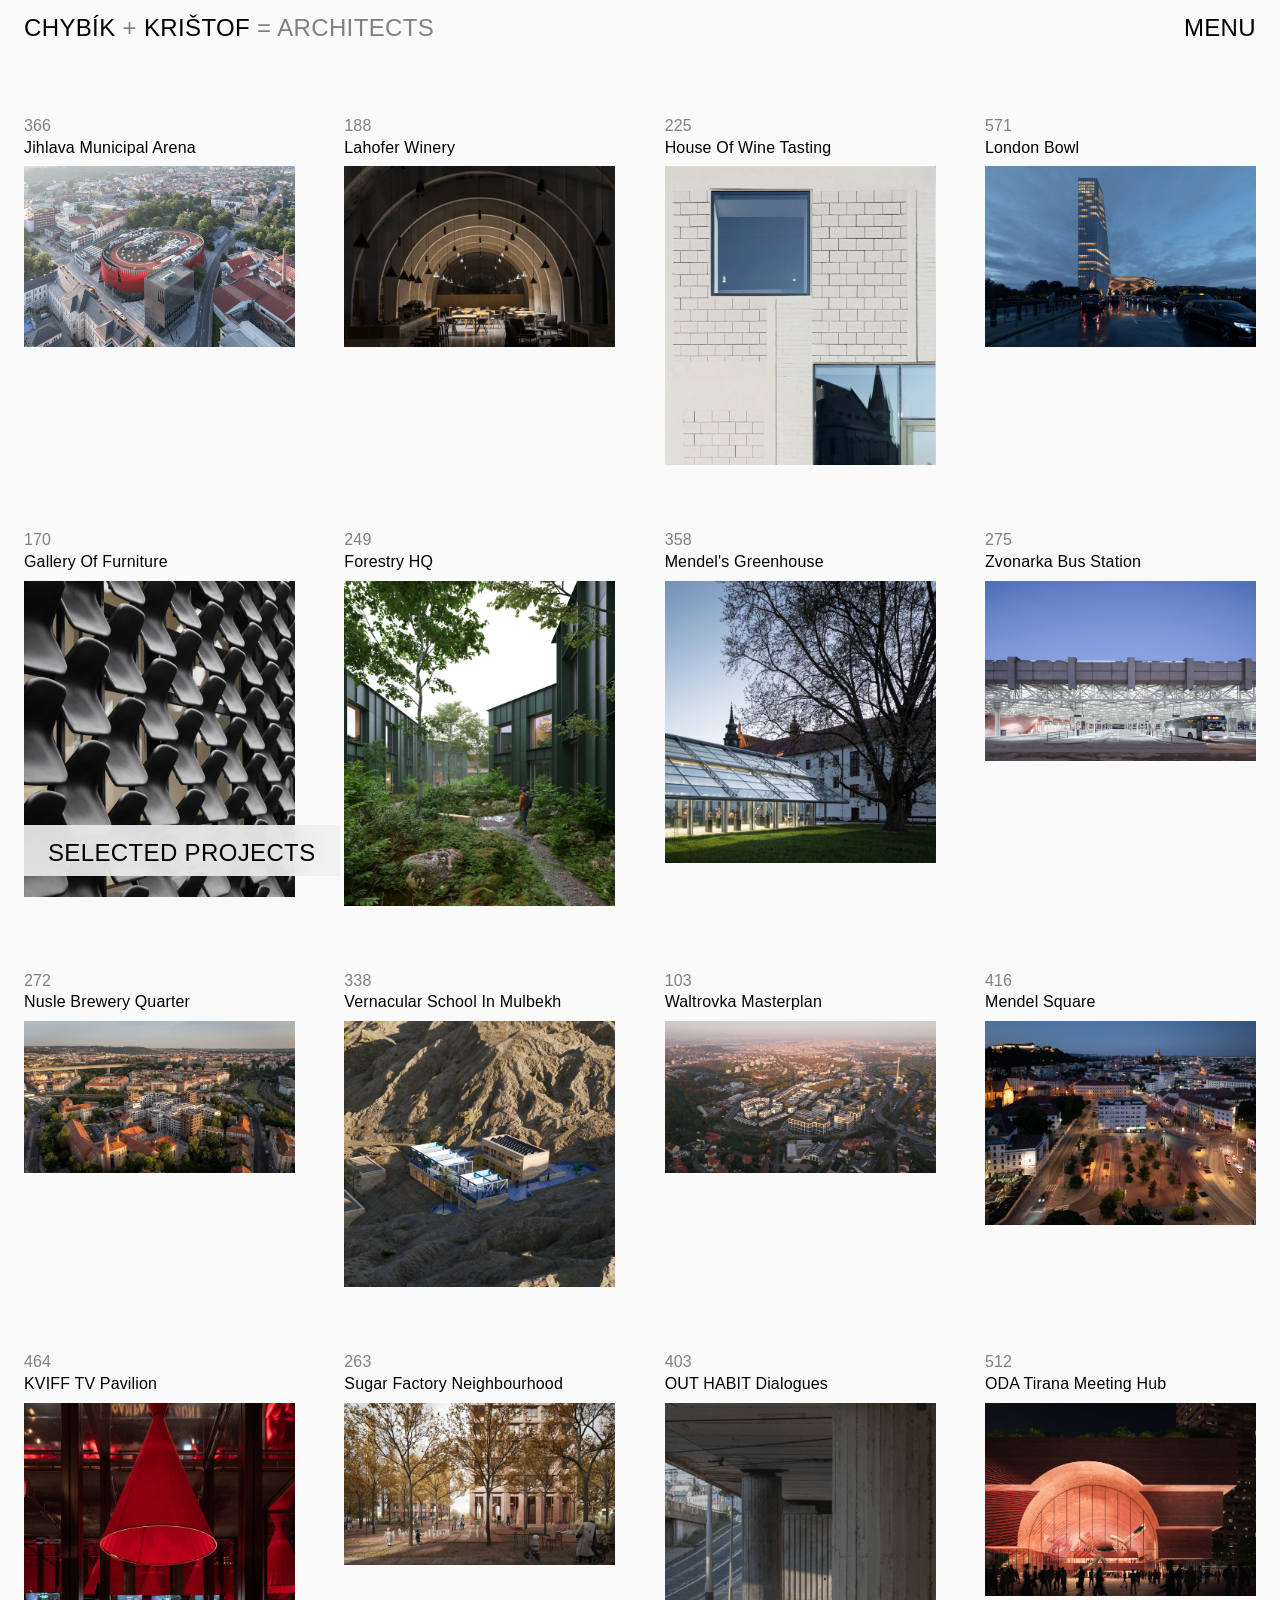
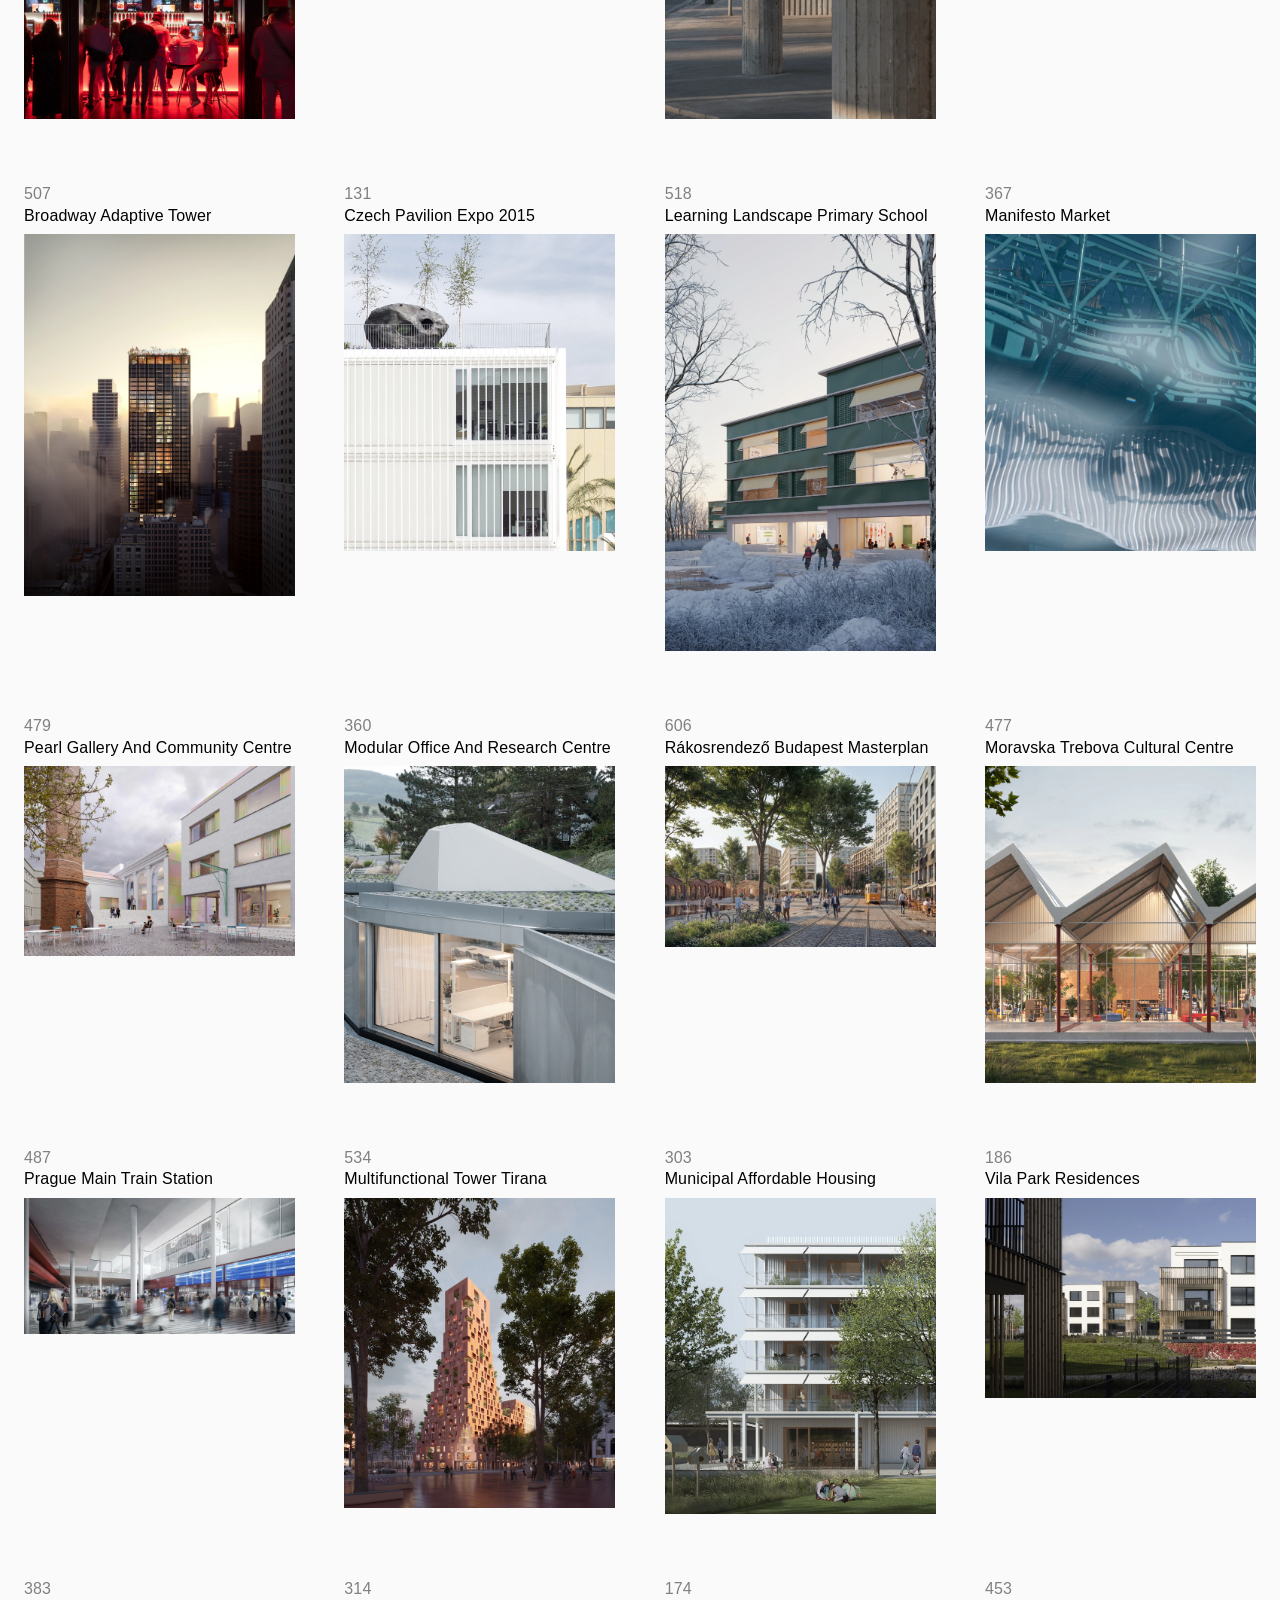
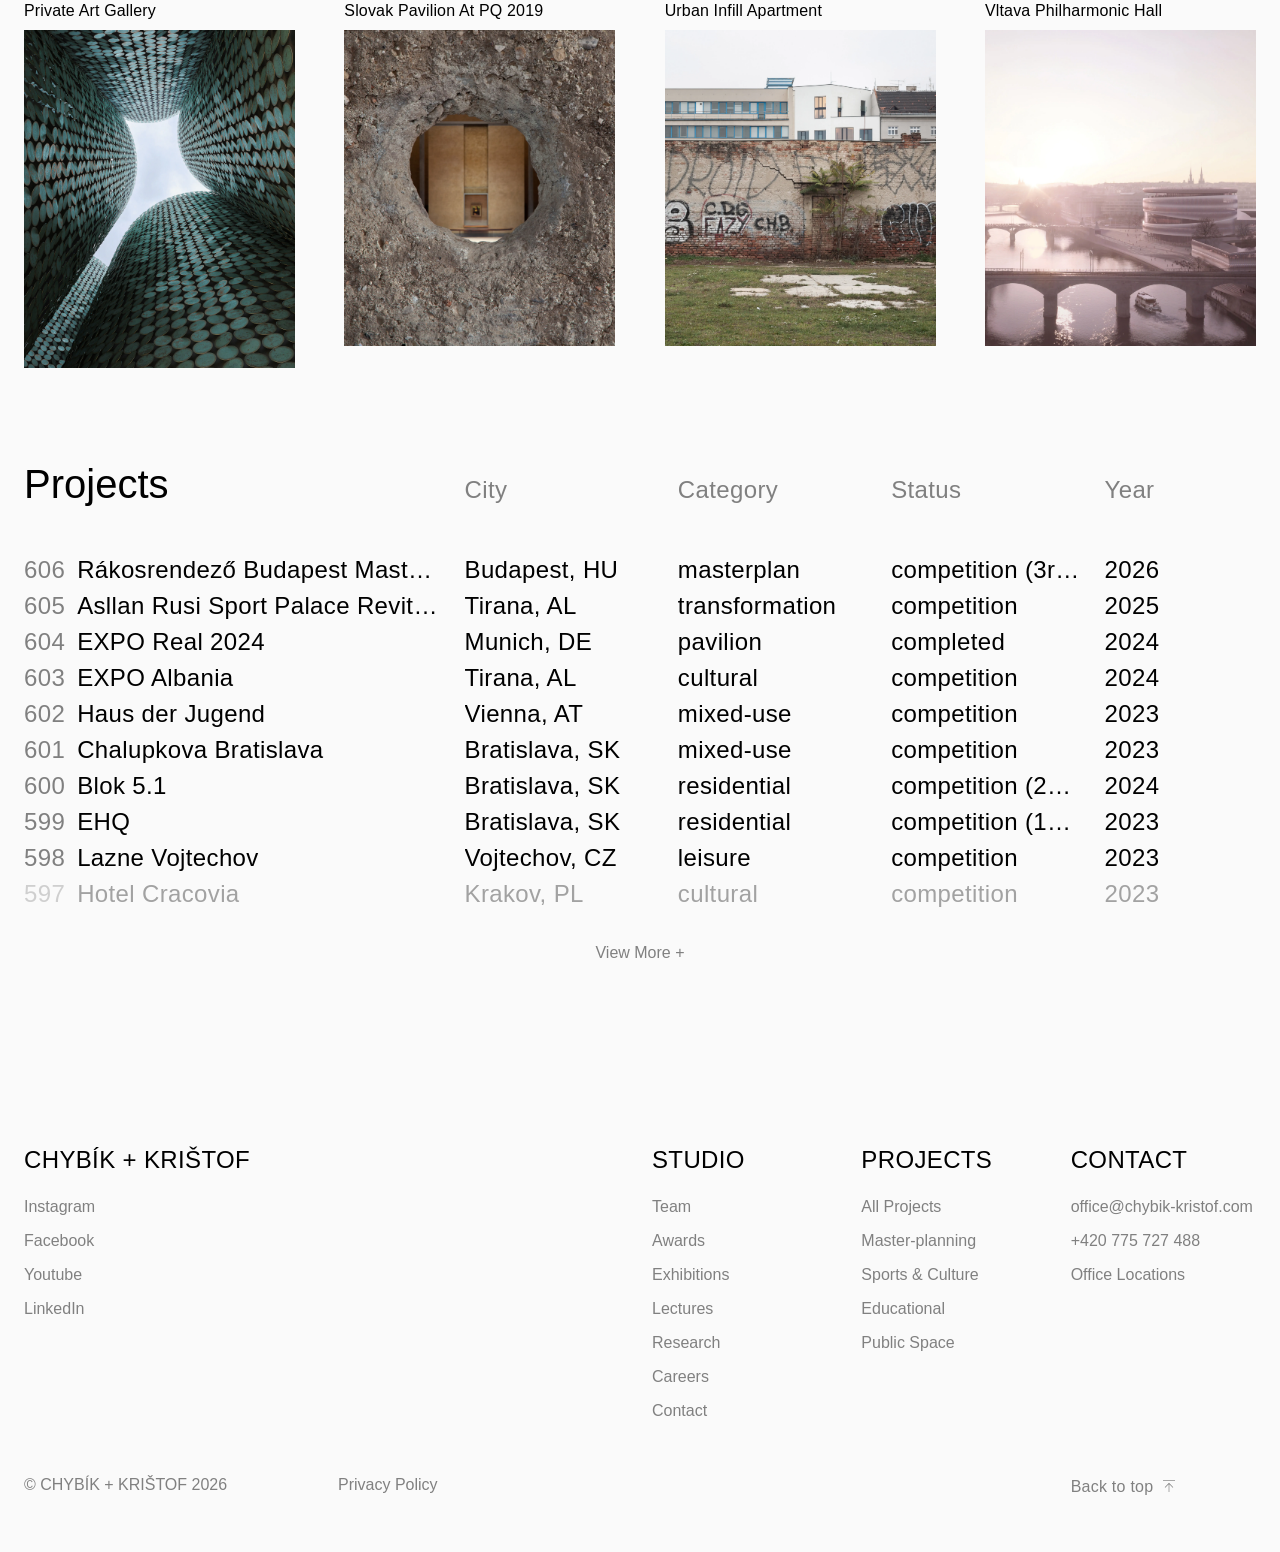
==== home-archive-kijonka.html @ e8077c4b "Add home-archive-kijonka variant: images-only grid, captions above, 4-col desktop Duplicate the home" ====
<!DOCTYPE html>
<html lang="en">
<head>
  <meta charset="UTF-8">
  <meta name="viewport" content="width=device-width, initial-scale=1.0">
  <meta name="robots" content="noindex, nofollow">
  <title>CHYBÍK + KRIŠTOF — Archive (Kijonka)</title>
  <link rel="stylesheet" href="style.css">
  <link rel="stylesheet" href="home-archive-kijonka.css">
  <script src="chrome.js"></script>
</head>
<body id="top">
  <site-nav></site-nav>

  <main class="page">
    <!-- Projects overview format (archive grid + project list), with pull-quote
         modules dropped into the grid — inserted and sized by archive-quote.js. -->
    <section class="module-archive" id="archive" aria-label="Projects"></section>

    <section class="project-list" id="projects" aria-label="Project list">
      <header class="project-list__head">
        <h2 class="project-list__title">Projects</h2>
        <div class="project-list__labels" aria-hidden="true">
          <span>City</span><span>Category</span><span>Status</span><span>Year</span>
        </div>
      </header>
      <div class="project-list__rows" id="projectRows"></div>
      <button class="project-list__more" id="projectMore" type="button">View More +</button>
    </section>
  </main>

  <site-footer></site-footer>

  <!-- Jump menu uses same-page anchors (no base); label tracks the section. -->
  <site-jump label="Selected Projects"></site-jump>

  <!-- Generated list of filenames in ./images/ (see generate-manifest.sh), then
       this page's custom display order (overrides the alphabetical manifest),
       then the shared archive-grid renderer. This variant has no pull-quote
       modules — the grid holds images only. -->
  <script src="manifest.js"></script>
  <script src="home-archive-kijonka-order.js"></script>
  <script src="archive-data.js"></script>
  <script src="archive.js"></script>

  <!-- Project-list data + its shared renderer. -->
  <script src="projects.js"></script>
  <script src="project-list.js"></script>

  <!-- Shared nav toggle + jump-menu label behaviour. -->
  <script src="site.js"></script>
</body>
</html>
---- style.css ----
/* ---------------------------------------------------------------------
   Reset / base
--------------------------------------------------------------------- */
*,
*::before,
*::after { box-sizing: border-box; }

html {
  -webkit-text-size-adjust: 100%;
  scroll-behavior: smooth;   /* Back to Top eases to the nav, no JS */
}

body {
  margin: 0;
  background: #fafafa;
  color: #000;
  font-family: "Arial", Arial,
               system-ui, -apple-system, sans-serif;
  -webkit-font-smoothing: antialiased;
  text-rendering: optimizeLegibility;
}

/* Shared chrome injected by chrome.js: these wrappers generate no box, so the
   nav (sticky), footer, and jump (fixed) behave as direct children of <body>. */
site-nav,
site-footer,
site-jump { display: contents; }

/* ---------------------------------------------------------------------
   Design tokens
   Shared values for every page. --page-pad-x is the horizontal page
   padding / gutter, set to the nav's outside padding at each breakpoint.
   Every page-framing element (nav, footer, .page, .home grid) draws its
   left/right inset from it, so their edges line up everywhere and the
   whole site reflows from a single change here.
--------------------------------------------------------------------- */
:root {
  --ck-muted: #808080;
  --page-pad-x: 16px;
  --font-ui: 16px;        /* shared nav / jump / project-list / footer text size */
}
@media (min-width: 641px) {
  :root { --page-pad-x: 24px; --font-ui: 24px; }
}

.page {
  padding: 16px var(--page-pad-x);
}

/* ---------------------------------------------------------------------
   Grid container
   The browser chooses the column count via `auto-fill`, and the slack
   between column jumps lands in the COLUMN GAP (bounded), not in the
   outer margins.

   Leftover width can only go to one of three places: the cards, the gap,
   or the outer margins. Cards are set to 1fr so they fill the row — that
   removes the outer margins (the grid spans the full content width). The
   column gap is then the thing that flexes, but clamped between --gap-min
   and --gap-max so it can't balloon. A new column still drops in once
   there's room for one at --card-min.

   Knobs:
     --card-min          min card width; past it, a column drops in
     --gap-min/--gap-max the gap's floor and ceiling; the 4% middle term
                         is the preferred gap (a share of container width)
   Because the clamped gap absorbs most of the width growth, cards stay
   near --card-min and read as fixed-size. auto-fill (not auto-fit) keeps
   a short final row left-aligned instead of stretching it full width.
--------------------------------------------------------------------- */
.module-archive {
  --card-min: 160px;
  --gap-min: 16px;
  --gap-max: 72px;
  --archive-row-gap: 96px;     /* gap between rows (stays fixed) */

  display: grid;
  grid-template-columns: repeat(auto-fill, minmax(var(--card-min), 1fr));
  column-gap: clamp(var(--gap-min), 4%, var(--gap-max));
  row-gap: var(--archive-row-gap);
  align-items: start;
}

/* Mobile: smaller cards so two comfortably fit a phone. The clamped gap
   already collapses toward --gap-min on narrow screens, so no gap override. */
@media (max-width: 640px) {
  .module-archive { --card-min: 130px; }
}

/* Page padding still steps up with the viewport (independent of the grid). */
@media (min-width: 641px)  { .page { padding: 56px var(--page-pad-x); } }
@media (min-width: 1025px) { .page { padding: 64px var(--page-pad-x); } }
@media (min-width: 1281px) { .page { padding: 72px var(--page-pad-x); } }
@media (min-width: 1441px) { .page { padding: 64px var(--page-pad-x) 24px; } }

/* ---------------------------------------------------------------------
   Card — no border, background, shadow, or lift. Just image + title.
--------------------------------------------------------------------- */
.archive-card {
  margin: 0;
  display: block;
}

.archive-card__img {
  display: block;
  width: 100%;       /* sizes to --archive-card-w; height stays proportional */
  height: auto;
}

.archive-card:hover .archive-card__title {
  color: var(--ck-muted);
}

.archive-card__title {
  margin-top: 8px;
  font-size: 12px;
  line-height: 1.35;
  font-weight: 400;
  letter-spacing: 0.01em;
  color: #000;
  transition: color 0.2s ease;
}

/* Project code prefix — muted grey, like the .project-row__num in the list. */
.archive-card__num {
  margin-right: 0.5em;
  color: var(--ck-muted);
}

@media (prefers-reduced-motion: reduce) {
  .archive-card__title { transition: none; }
}

.archive-empty {
  color: #9a9a9a;
  font-size: 13px;
  text-align: center;
  padding: 64px 0;
}

/* ---------------------------------------------------------------------
   Top navigation bar
   The wordmark and its suffix are ALWAYS a single run of inline text, so
   wrapped lines naturally align to the left edge. Toggling MENU just swaps
   which suffix shows (the "= ARCHITECTS" tagline vs. the studio facts) —
   a one-line display swap, with no change of layout mode. The right-hand
   control swaps MENU <-> × via the same stacked-cell technique.
--------------------------------------------------------------------- */
.nav {
  position: sticky;
  top: 0;
  z-index: 20;
  /* Transparent positioning wrapper only. The glass (blur + tint) lives on
     .nav__bar instead: a backdrop-filter here would make .nav a "backdrop
     root", which silently disables .nav__bar's own backdrop-filter (a
     nested backdrop-filter can't see past an ancestor that has one). */
  background-color: transparent;
  color: #000;
  font-size: var(--font-ui);
  line-height: 1.3;
  letter-spacing: 0.015em;
  text-transform: uppercase;
}

/* Reserves the closed, single-line bar height in normal flow. The real bar
   (.nav__bar) overlays it and is free to grow downward over the page, so
   opening the menu never shifts the content below it. */
.nav__sizer {
  margin: 0;
  padding: 16px var(--page-pad-x);
  white-space: nowrap;
  visibility: hidden;
}

.nav__bar {
  position: absolute;
  inset: 0 0 auto 0;
  display: flex;
  align-items: flex-start;   /* toggle pins to the top line */
  justify-content: space-between;
  gap: 24px;
  padding: 16px var(--page-pad-x);
  /* The single glass surface for both states. .nav__bar covers the closed
     strip (inset top) and grows down into the open panel, so one blur +
     tint here frosts everything with no nested-backdrop-filter problem.
     0.85 alpha lets the page show through, blurred. */
  background-color: rgba(250, 250, 250, 0.9);
  -webkit-backdrop-filter: blur(1rem);
  backdrop-filter: blur(1rem);
  /* Height is driven by JS on close: it locks the expanded height, then
     transitions down to the closed one-line height (.nav__sizer measures
     it), then releases back to auto. overflow:hidden clips the wrapped
     facts as the panel rolls up. */
  overflow: hidden;
  transition: background-color 0.3s ease,
              height 0.3s cubic-bezier(0.25, 0.46, 0.45, 0.94);
}

@media (min-width: 641px)  { .nav__sizer, .nav__bar { padding: 12px var(--page-pad-x) 8px; } }

/* The wordmark + suffix live in one paragraph of inline text and take all
   width up to the toggle, so the facts can wrap onto further lines. */
.nav__text {
  margin: 0;
  flex: 1 1 auto;
  min-width: 0;
}

.nav__brand   { color: #000; white-space: nowrap; }  /* never break the wordmark */
.nav .m       { color: var(--ck-muted); }            /* grey connectors + numbers */

/* Each meaningful word is a placeholder link (no href yet, like the footer
   links): inherits the surrounding colour, fades to muted on hover. */
.nav__link {
  color: inherit;
  text-decoration: none;
  cursor: pointer;
  transition: color 0.2s ease;
}
.nav__link:hover { color: var(--ck-muted); }

/* The tagline (closed) and facts (open) share the suffix slot. The facts
   fade via opacity; the tagline just swaps in/out. The catch is ordering
   on CLOSE: the facts must leave the flow BEFORE the tagline re-enters it,
   or both occupy the line and force an extra wrap. CSS can't sequence this
   — a discrete `display` flip to a visible value takes effect immediately,
   ignoring transition-delay — so JS drives the close: it adds .is-closing
   to fade the facts out, then on transitionend drops it, which hides the
   facts and restores the tagline in a SINGLE reflow. */
.nav__tagline {
  color: var(--ck-muted);
  transition: opacity 0.3s ease;
}
/* The tagline fades in when it returns at the end of a close. JS adds this
   class while the tagline is still hidden, drops .is-closing (so it
   displays at opacity 0, no transition), forces a reflow, then removes this
   class — letting opacity transition 0 -> 1. Scoping the fade to this class
   (rather than @starting-style) keeps it from also firing on page load. */
.nav.tagline-enter .nav__tagline { opacity: 0; transition: none; }
.nav__facts {
  display: none;
  opacity: 0;
  transition: opacity 0.3s ease;
}

/* Mobile: "= ARCHITECTS" is too long for the closed bar — drop it. */
@media (max-width: 640px) { .nav__tagline { display: none; } }

/* Open and closing both keep the facts in the slot and the tagline out. */
.nav.is-open .nav__tagline,
.nav.is-closing .nav__tagline { display: none; }
.nav.is-open .nav__facts,
.nav.is-closing .nav__facts   { display: inline; }

/* Facts are opaque only while fully open; .is-closing lets opacity fall
   back to its 0 base, fading them out. @starting-style supplies the 0 ->
   1 start when opening. */
.nav.is-open .nav__facts { opacity: 1; }
@starting-style {
  .nav.is-open .nav__facts { opacity: 0; }
}


/* Right control: MENU <-> × , stacked in one cell, right-aligned. */
.nav__toggle {
  flex: none;
  display: inline-grid;
  align-items: center;
  justify-items: end;
  margin: 0;
  padding: 0;
  border: 0;
  background: none;
  font: inherit;
  letter-spacing: inherit;
  text-transform: inherit;
  color: #000;
  cursor: pointer;
  transition: color 0.2s ease;
}
.nav__toggle:hover { color: var(--ck-muted); }
.nav__toggle > * {
  grid-area: 1 / 1;
  transition: opacity 0.3s ease;
}
.nav__toggle-label { opacity: 1; }
.nav__toggle-close {
  opacity: 0;
  display: inline-flex;
  align-items: center;
}
.nav__toggle-close svg { display: block; }

.nav.is-open .nav__toggle-label { opacity: 0; }
.nav.is-open .nav__toggle-close { opacity: 1; }

/* Homepage opt-in: the wordmark + tagline start hidden so the initial view
   stays on the hero, then fade in (same 0.3s opacity fade as the rest of the
   nav) once the page is scrolled. The MENU toggle is unaffected, and opening
   the menu forces the text in so the studio facts can show. */
.nav--reveal-on-scroll .nav__text {
  opacity: 0;
  transition: opacity 0.3s ease;
}
/* Visible when scrolled, or while the menu is open. Deliberately NOT while
   .is-closing at the top: there the wordmark fades out together with the facts
   as the panel collapses, so it never lingers and flashes after they've gone.
   (When scrolled, .is-scrolled keeps it visible through the close as normal.) */
.nav--reveal-on-scroll.is-scrolled .nav__text,
.nav--reveal-on-scroll.is-open .nav__text {
  opacity: 1;
}

@media (prefers-reduced-motion: reduce) {
  .nav__bar,
  .nav__tagline,
  .nav__facts,
  .nav__link,
  .nav__toggle,
  .nav__toggle > * { transition: none; }
  /* No scroll-reveal animation: keep the wordmark visible from the start. */
  .nav--reveal-on-scroll .nav__text { opacity: 1; transition: none; }
}

/* ---------------------------------------------------------------------
   Project list
   A table-style listing with progressive disclosure. The header (title +
   column labels) and every row share one column template (--project-cols)
   so the labels sit directly over their data columns. On narrow screens
   the grid collapses and each row flows as a single comma-separated line.
--------------------------------------------------------------------- */
.project-list {
  /* minmax(0, …) on every track lets the columns shrink below their content so
     overflowing cell text can truncate (ellipsis) instead of forcing the track
     wider or wrapping. */
  --project-cols: minmax(0, 2.2fr) minmax(0, 1fr) minmax(0, 1fr) minmax(0, 1fr) minmax(0, 0.8fr);
  margin-top: 96px;
}

/* Title + the 4 column labels on one baseline-aligned row. */
.project-list__head {
  display: grid;
  grid-template-columns: var(--project-cols);
  column-gap: 24px;
  align-items: baseline;
  padding-bottom: 48px;
}

.project-list__title {
  margin: 0;
  font-size: 40px;
  font-weight: 400;
  line-height: 1;
  color: #000;
}

/* display:contents lets the 4 label spans land in grid columns 2-5. */
.project-list__labels { display: contents; }
.project-list__labels > span {
  color: var(--ck-muted);
  font-size: var(--font-ui);
  letter-spacing: 0.015em;
}

/* Unrolls on reveal: JS animates its height between batches. */
.project-list__rows {
  overflow: hidden;
  transition: height 0.6s cubic-bezier(0.22, 1, 0.36, 1);
}

/* One row = the shared grid. No border, background, or shadow. */
.project-row {
  display: grid;
  grid-template-columns: var(--project-cols);
  column-gap: 24px;
  padding: 4px 0;
  font-size: var(--font-ui);
  letter-spacing: 0.015em;
  color: #000;
}

/* Each cell stays on one line and truncates with an ellipsis when it overflows
   its column (min-width: 0 lets the grid item shrink below its content first). */
.project-row__cell {
  min-width: 0;
  overflow: hidden;
  white-space: nowrap;
  text-overflow: ellipsis;
}

.project-row__num {
  margin-right: 0.5em;
  color: var(--ck-muted);
}

/* The `.project-row` display rules above override the UA's
   `[hidden] { display: none }`, so re-assert it for JS-hidden rows. */
.project-row[hidden] { display: none; }

/* Teaser: the last visible row fades while more rows remain hidden. */
.project-row.is-fade { opacity: 0.35; }

/* Minimal text button, centered below the rows. */
.project-list__more {
  display: block;
  margin: 32px auto 0;
  padding: 0;
  border: 0;
  background: none;
  font: inherit;
  color: var(--ck-muted);
  cursor: pointer;
  transition: color 0.2s ease;
}
.project-list__more:hover { color: #000; }
.project-list__more[hidden] { display: none; }

/* Mobile: collapse each row to a single flowing line of text:
   "### Project Name, City, CZ, category, status, 2026." */
@media (max-width: 640px) {
  .project-list { margin-top: 64px; }
  .project-list__labels { display: none; }

  .project-row {
    display: block;
    padding: 8px 0;
    line-height: 1.4;
  }
  .project-row__cell,
  .project-row__num,
  .project-row__name { display: inline; }

  /* The desktop ellipsis truncation doesn't apply here — the inline cells flow
     and wrap as one sentence. */
  .project-row__cell { white-space: normal; overflow: visible; }

  /* Separators between the inline cells (desktop grid shows none). */
  .project-row__name::after { content: ", "; }
  .project-row__cell + .project-row__cell::after { content: ", "; }
  .project-row__cell:last-child::after { content: "."; }
}

@media (prefers-reduced-motion: reduce) {
  .project-list__more { transition: none; }
  .project-list__rows { transition: none; }
  html { scroll-behavior: auto; }
}

/* ---------------------------------------------------------------------
   Footer
   Columns sit on a reusable 12-column grid (.footer__grid) shared by the
   main block and the bottom bar, so every element lines up on the same
   column lines. Mobile-first: the base is a single-column stack; the
   12-col template and all placements live in the >=641px block.
--------------------------------------------------------------------- */
.footer { background: #fafafa; padding: 64px var(--page-pad-x) 40px; }

.footer__grid {
  display: grid;
  grid-template-columns: 1fr;
  row-gap: 40px;
}

.footer__bottom { margin-top: 56px; }

.footer__heading {
  margin: 0 0 24px;
  font-size: var(--font-ui);
  font-weight: 400;
  letter-spacing: 0.015em;
  text-transform: uppercase;
  color: #000;
}

.footer__links {
  list-style: none;
  margin: 0;
  padding: 0;
  display: flex;
  flex-direction: column;
  row-gap: 16px;
}

.footer a {
  color: var(--ck-muted);
  font-size: 16px;
  text-decoration: none;
  cursor: pointer;   /* placeholder links have no href yet */
  transition: color 0.2s ease;
}
.footer a:hover { color: #000; }

.footer__copy {
  margin: 0;
  color: var(--ck-muted);
  font-size: 16px;
}

.footer__top {
  display: inline-flex;
  align-items: baseline;
  gap: 8px;
  text-decoration: underline;
  letter-spacing: 0.015em;
}

/* Sizes to the text (1em) and follows the link colour via currentColor, so it
   inherits the muted->black hover like the rest of the footer links. */
.footer__top-icon {
  width: 1em;
  height: 1em;
  flex: none;
  fill: currentColor;
  /* baseline alignment puts the icon's box bottom on the text baseline, but
     the glyph has ~3/24em of empty padding below the arrow, leaving it
     floating. Drop it by that amount so the arrow sits on the baseline. */
  transform: translateY(0.125em);
}

/* Desktop: the shared 12-column grid + element placements. */
@media (min-width: 641px) {
  .footer { padding: 96px var(--page-pad-x) 48px; }
  .footer__grid {
    grid-template-columns: repeat(12, 1fr);
    column-gap: 24px;
  }
  .footer__brand         { grid-column: 1 / span 2; }
  /* Keep the wordmark on one line; the empty columns 3-6 give it room to
     extend past its 2-col slot at narrow desktop widths (~1072px). */
  .footer__brand .footer__heading { white-space: nowrap; }
  .footer__col--studio   { grid-column: 7 / span 2; }
  .footer__col--projects { grid-column: 9 / span 2; }
  .footer__col--contact  { grid-column: 11 / span 2; }
  .footer__copy          { grid-column: 1 / span 3; }
  .footer__privacy       { grid-column: 4 / span 2; }
  .footer__top           { grid-column: 11 / span 2; align-items: baseline}
}
@media (min-width: 1025px) { .footer { padding: 120px var(--page-pad-x) 56px; } }
@media (min-width: 1281px) { .footer { padding: 140px var(--page-pad-x) 24px; } }

/* Mobile: two-column block with slightly smaller links. */
@media (max-width: 640px) {
  .footer { padding: 64px var(--page-pad-x) 16px; }
  .footer__main { grid-template-columns: 1fr 1fr; column-gap: 24px; }
  .footer__grid { row-gap: 32px; }
  .footer__links { row-gap: 8px; }
  .footer a,
  .footer__copy { font-size: 12px; }
  /* Headings keep the shared --font-ui size (16px here); just sit tighter. */
  .footer__heading { margin-bottom: 8px; }
  /* Bottom bar: privacy | back-to-top on one row, copyright below. */
  .footer__bottom {
    grid-template-columns: 1fr 1fr;
    column-gap: 24px;
    row-gap: 24px;
    font-size: 12px;
  }
  .footer__privacy { grid-column: 1; grid-row: 1; }
  .footer__top     { grid-column: 2; grid-row: 1; }
  .footer__copy    { grid-column: 1 / -1; grid-row: 2; }
}

@media (prefers-reduced-motion: reduce) {
  .footer a { transition: none; }
}

/* ---------------------------------------------------------------------
   Jump-to-section control
   A pure-HTML <details> menu pinned to the bottom-left, mirroring the nav:
   same type, padding, and glass surface, with square corners. The list
   drops UP (bottom: 100%) because the control sits at the foot of the
   viewport. As with the nav, the glass lives on the inner surfaces
   (summary + list), not the .jump wrapper — a backdrop-filter on the
   wrapper would disable the nested ones. The anchors do the jumping;
   smooth scroll is already set on <html>.
--------------------------------------------------------------------- */
.jump {
  position: fixed;
  left: 0;
  bottom: 0;
  z-index: 30;          /* above the sticky nav and page content */
  margin: var(--page-pad-x);   /* sits on the shared page gutter, edges aligned */
  font-size: var(--font-ui);
  line-height: 1.3;
  letter-spacing: 0.015em;
  text-transform: uppercase;
  color: #000;
}

.jump__button {
  display: inline-flex;
  align-items: center;
  gap: 12px;
  padding: 16px var(--page-pad-x);   /* = nav padding */
  background-color: rgba(240, 240, 240, 0.9);
  -webkit-backdrop-filter: blur(1rem);
  backdrop-filter: blur(1rem);
  cursor: pointer;
  white-space: nowrap;
  list-style: none;     /* drop the default disclosure triangle */
}
.jump__button::-webkit-details-marker { display: none; }  /* older Safari */

.jump__list {
  position: absolute;
  left: 0;
  bottom: 100%;         /* drop UP, flush to the button's top edge */
  min-width: 100%;
  margin: 0;
  padding: 0;
  list-style: none;
  background-color: rgba(230, 230, 230, 0.9);  /* slightly greyer than the button */
  -webkit-backdrop-filter: blur(1rem);
  backdrop-filter: blur(1rem);
}
.jump__list a {
  display: block;
  padding: 16px var(--page-pad-x);   /* = nav padding; aligns under the button text */
  color: #000;
  text-decoration: none;
  white-space: nowrap;
  transition: color 0.2s ease;
}
.jump__list a:hover { color: var(--ck-muted); }

/* Clear the sticky nav so a jumped-to section isn't tucked beneath it. */
#archive,
#projects { scroll-margin-top: 88px; }

@media (min-width: 641px) {
  /* margin + horizontal padding follow --page-pad-x; only the vertical
     padding changes here. */
  .jump__button,
  .jump__list a { padding: 12px var(--page-pad-x) 8px; }
}

@media (prefers-reduced-motion: reduce) {
  .jump__list a { transition: none; }
}

/* ---------------------------------------------------------------------
   Home grid (homepage prototype)
   A calm, uniform grid: 1 column on mobile, 2 from 641px, 3 from 1025px up.
   Unlike the projects grid (fixed card widths, space-between gutters), columns are
   fluid 1fr tracks with an EVEN column gap equal to the shared page side
   padding (--page-pad-x). Matching the gutter to the margin lines the
   outer columns up with the nav wordmark and keeps the rhythm consistent.
   Titles sit left-aligned ABOVE each image (the projects grid puts them
   below).
--------------------------------------------------------------------- */
.home {
  --home-card-ratio:  4 / 5;   /* uniform portrait frame for every grid image */
  padding: 0 var(--page-pad-x) 24px;
}

/* The hero band itself is layout-variant-specific — see home-top.css /
   home-centered.css, each loaded next to this file on its own page. */

.home-grid {
  display: grid;
  grid-template-columns: 1fr;
  column-gap: var(--page-pad-x);
  row-gap: 40px;
}

@media (min-width: 641px) {
  .home { padding: 0 var(--page-pad-x) 40px; }
  .home-grid { grid-template-columns: repeat(2, 1fr); row-gap: 56px; }
}

@media (min-width: 1025px) {
  .home-grid { grid-template-columns: repeat(3, 1fr); }
}

.home-card { margin: 0; display: block; }

/* Homepage caption: left-aligned above the image, in its own larger
   treatment (distinct from the smaller projects-grid caption). */
.home-card__title {
  margin: 0 0 8px;
  font-size: 16px;
  line-height: 1.35;
  letter-spacing: 0.01em;
  color: #000;
  transition: color 0.2s ease;
}
.home-card:hover .home-card__title { color: var(--ck-muted); }

/* Leading project number, muted grey — matches the All Projects list. */
.home-card__num { color: var(--ck-muted); }

.home-card__img {
  display: block;
  width: 100%;                            /* height follows from the ratio + column width */
  aspect-ratio: var(--home-card-ratio);
  object-fit: cover;                      /* fill the frame, cropping any overflow */
}

@media (prefers-reduced-motion: reduce) {
  .home-card__title { transition: none; }
}

/* ---------------------------------------------------------------------
   Updates block
   A full-width studio-updates list dropped among the grid cards (via a
   { block: "updates" } entry in home-order.js). Text matches the projects-
   list component — title 40px, rows --font-ui, muted dates — with a divider
   rule under each row.
--------------------------------------------------------------------- */
.home-updates {
  grid-column: 1 / -1;   /* span the full grid width, whatever the column count */
  padding: 32px 0;       /* extra vertical breathing room from the cards around it */
}

.home-updates__title {
  margin: 0 0 32px;
  font-size: 40px;
  font-weight: 400;
  line-height: 1;
  color: #000;
}

.home-updates__list {
  list-style: none;
  margin: 0;
  padding: 0;
}

/* Rows and the trailing "All Updates" link share the same two-column layout:
   headline left, date/arrow right, divider underneath. */
.home-updates__row,
.home-updates__more {
  display: flex;
  align-items: baseline;
  justify-content: space-between;
  gap: 24px;
  padding: 20px 0;
  border-bottom: 1px solid #ccc;
  font-size: var(--font-ui);
  letter-spacing: 0.015em;
  color: #000;
}

.home-updates__text { flex: 1 1 auto; min-width: 0; }   /* headline takes the space, wraps */
.home-updates__date,
.home-updates__arrow { flex: none; }
.home-updates__date { color: var(--ck-muted); }

.home-updates__link {
  color: inherit;
  text-decoration: underline;
}

/* Minimal "All Updates →" link: muted, darkens on hover. Keeps the same divider
   below its padding as the update rows. */
.home-updates__more {
  color: var(--ck-muted);
  text-decoration: none;
  cursor: pointer;
  transition: color 0.2s ease;
}
.home-updates__more:hover { color: #000; }

@media (prefers-reduced-motion: reduce) {
  .home-updates__more { transition: none; }
}

/* Featured variation: a highlighted update (image + caption) beside the list.
   Mobile-first — the featured stacks above the list (block flow); the two-column
   layout kicks in from 641px up. */
.home-updates__featured { margin: 0 0 32px; }

.home-updates__featured-media {
  aspect-ratio: 3 / 2;     /* gives the image height while stacked on mobile */
  overflow: hidden;
}
.home-updates__featured-media img {
  display: block;
  width: 100%;
  height: 100%;
  object-fit: cover;       /* fill the frame, cropping any overflow */
}

.home-updates__featured-caption {
  display: flex;
  align-items: baseline;
  justify-content: space-between;
  gap: 24px;
  padding-top: 16px;
  font-size: var(--font-ui);
  letter-spacing: 0.015em;
  color: #000;
}

/* The two-column layout needs real width — below 1081px it's too cramped, so the
   featured block stays single-column (stacked) like the mobile setup. */
@media (min-width: 1081px) {
  .home-updates--featured {
    display: grid;
    grid-template-columns: 1fr 1fr;
    column-gap: 48px;
  }
  .home-updates--featured .home-updates__title { grid-column: 1 / -1; }
  /* The featured column sets a comfortable, width-independent height (min-height);
     its image fills that height (flex-grow from a 0 basis, object-fit: cover from
     the base rule) and the caption drops to the bottom. */
  .home-updates__featured {
    margin: 0;
    min-height: 440px;
    display: flex;
    flex-direction: column;
  }
  .home-updates__featured-media {
    flex: 1 1 0;
    min-height: 0;
    aspect-ratio: auto;
  }

  /* The list fills the same height instead of sitting compact at the top:
     flattening the <ul> (display: contents) makes the rows and the "All Updates"
     link siblings, and space-between spreads them so the first row tops out with
     the image and "All Updates" bottoms out with the featured caption. */
  .home-updates__col {
    display: flex;
    flex-direction: column;
    justify-content: space-between;
  }
  .home-updates__list { display: contents; }
}

/* Very wide screens: the 50/50 split makes the featured image too wide, so give
   it 4 of 12 columns and let the list fill the other 8. */
@media (min-width: 1441px) {
  .home-updates--featured { grid-template-columns: 4fr 8fr; }
}

/* ---------------------------------------------------------------------
   Featured variation 2 — a duplicate of the featured block above, on its own
   `--featured-2` / `__featured-2` namespace. Identical for now; the starting
   point for a new layout that can diverge here without affecting variation 1.
--------------------------------------------------------------------- */
.home-updates__featured-2 { margin: 0 0 32px; }

.home-updates__featured-2-media {
  position: relative;      /* positioning context for the stacked crossfade layers */
  aspect-ratio: 3 / 2;     /* gives the image height while stacked on mobile */
  overflow: hidden;
}
.home-updates__featured-2-media img {
  display: block;
  width: 100%;
  height: 100%;
  object-fit: cover;       /* fill the frame, cropping any overflow */
}

/* Two stacked layers; the incoming image fades in over the current one on hover
   (JS toggles which is on top — see wireFeatured2Hover). */
.home-updates__featured-2-img {
  position: absolute;
  inset: 0;
  transition: opacity 0.1s ease;
}

@media (prefers-reduced-motion: reduce) {
  .home-updates__featured-2-img { transition: none; }
}

@media (min-width: 1081px) {
  .home-updates--featured-2 {
    display: grid;
    grid-template-columns: 1fr 1fr;
    column-gap: var(--page-pad-x);   /* = the home grid's gutter (24px on desktop) */
  }
  .home-updates--featured-2 .home-updates__title { grid-column: 1 / -1; }
  .home-updates__featured-2 {
    margin: 0;
    min-height: 440px;
    display: flex;
    flex-direction: column;
  }
  .home-updates__featured-2-media {
    flex: 1 1 0;
    min-height: 0;
    aspect-ratio: auto;
  }

  /* Unlike variation 1 (space-between, which leaves gaps), the rows grow to
     equal heights so they fill the column edge-to-edge — the hover swatches
     are then gapless. Text centres in the taller rows. "All Updates" keeps its
     natural height and stays pinned to the bottom. The 12px side padding insets
     the text within the swatch (the grey/divider still span the full width);
     "All Updates" gets it too so it stays left-aligned with the rows. */
  .home-updates--featured-2 .home-updates__row {
    flex: 1 1 0;
    align-items: center;
    padding-left: 12px;
    padding-right: 12px;
  }
  .home-updates--featured-2 .home-updates__more {
    padding-left: 12px;
    padding-right: 12px;
  }
}

@media (min-width: 1441px) {
  .home-updates--featured-2 { grid-template-columns: 4fr 8fr; }
}

/* Desktop hover: the list reads as a set of swatches — non-hovered rows take the
   jump-list grey, the hovered row clears (pairing with the JS image swap). Hover
   + two-column width only, so touch / stacked layouts keep plain rows. */
@media (hover: hover) and (min-width: 1081px) {
  /* Every row and the "All Updates" link reads as a swatch: jump-list grey by
     default, cleared on hover (rows also swap the image via JS). */
  .home-updates--featured-2 .home-updates__row,
  .home-updates--featured-2 .home-updates__more {
    background-color: rgba(230, 230, 230, 0.9);   /* = ul.jump__list */
  }
  .home-updates--featured-2 .home-updates__row {
    transition: background-color 0.2s ease;
  }
  .home-updates--featured-2 .home-updates__more {
    transition: color 0.2s ease, background-color 0.2s ease;   /* keep the muted→black fade */
  }
  .home-updates--featured-2 .home-updates__row:hover,
  .home-updates--featured-2 .home-updates__more:hover {
    background-color: transparent;
  }
  /* Default selection: the featured lead row stays active (cleared) — matching
     the default image — until the pointer enters the list and picks another row.
     `:not(:hover)` on the column drops this the moment the list is hovered, so a
     hovered row's own clear (above) takes over. */
  .home-updates--featured-2 .home-updates__col:not(:hover) .home-updates__featured-2-lead {
    background-color: transparent;
  }
}

@media (prefers-reduced-motion: reduce) {
  .home-updates--featured-2 .home-updates__row,
  .home-updates--featured-2 .home-updates__more { transition: none; }
}

/* ---------------------------------------------------------------------
   Pull quote
   A full-width studio statement dropped among the grid cards (via a
   { block: "quote" } entry in home-order.js). Borrows the hero text scale
   (2 / 3 / 3rem) so it reads as a large, quiet headline.
--------------------------------------------------------------------- */
.home-quote {
  grid-column: 1 / -1;   /* span the full grid width, whatever the column count */
  margin: 0;
  padding: 48px 0;
}

.home-quote__text {
  margin: 0;
  font-size: 2rem;            /* 32px (→ 48px ≥641) — matches the hero scale */
  line-height: 1.1;
  font-weight: 400;
  letter-spacing: -0.01em;
  color: #000;
}

@media (min-width: 641px) {
  .home-quote__text { font-size: 3rem; }   /* 48px */
}

/* Featured quote: a manually-set related image card beside the statement (set via
   an `image` on the quote entry in the order data). Full-width like the plain
   quote, split into image | text; stacks on mobile. */
.home-quote--featured {
  display: grid;
  grid-template-columns: 1fr 1fr;
  column-gap: var(--page-pad-x);
  align-items: center;
  padding: 0;                 /* drop the plain quote's 48px top/bottom padding */
}
.home-quote__card { margin: 0; }
.home-quote__img {
  display: block;
  width: 100%;
  height: auto;
}
.home-quote__caption {
  margin: 0 0 8px;            /* caption sits above the image, like the cards */
  font-size: 16px;
  line-height: 1.35;
  letter-spacing: 0.01em;
  color: #000;
}

@media (max-width: 640px) {
  .home-quote--featured { grid-template-columns: 1fr; row-gap: 24px; }
}
---- home-archive-kijonka.css ----
/* =====================================================================
   Homepage layout variant: PROJECTS archive (Kijonka)
   Loaded on home-archive-kijonka.html next to style.css. Reuses the projects-overview
   layout wholesale (.page, the .module-archive grid, and the .project-list).
   This variant is images only — no pull-quote modules. There is no hero.
   ===================================================================== */

/* Grid overrides on this page — cards, row gap. Larger cards than the shared
   archive grid so images read bigger: a ~1440px laptop shows 4 columns (~306px
   images), holding 4 across common laptop widths (~1280–1512) and stepping down
   to 3 by ~1100px and 2 by ~800px. Column count still comes from auto-fill and
   the column-gap clamp is untouched (style.css); these steps set the min card
   width per breakpoint.
     >= 701px   260px    623-700px   160px    <= 622px   130px
   Note: the jump to 260px at 701px reflows a 700px-wide tablet from 3 columns to
   2 — an unavoidable side effect of hitting 4-at-1440 with a single desktop card
   size while keeping phones at 2 columns and the existing breakpoints. */
.module-archive {
  --card-min: 130px;
  --archive-row-gap: 64px;   /* shared grid uses 96px */
}
@media (min-width: 623px) { .module-archive { --card-min: 160px; } }
@media (min-width: 701px) { .module-archive { --card-min: 260px; } }

/* Caption above the image (the shared card puts it below). The card markup is
   <img> then <figcaption>, so a reversed flex column stacks the caption on top;
   `gap` supplies the space between them, replacing the title's own margin. */
.archive-card {
  display: flex;
  flex-direction: column-reverse;
  gap: 8px;
}

/* Bigger, quieter caption. 16px on desktop (up from the shared 12px). */
.archive-card__title {
  margin-top: 0;
  font-size: 16px;
}

/* Break the title onto its own line after the 3-digit project number. */
.archive-card__num {
  display: block;
  margin-right: 0;
}
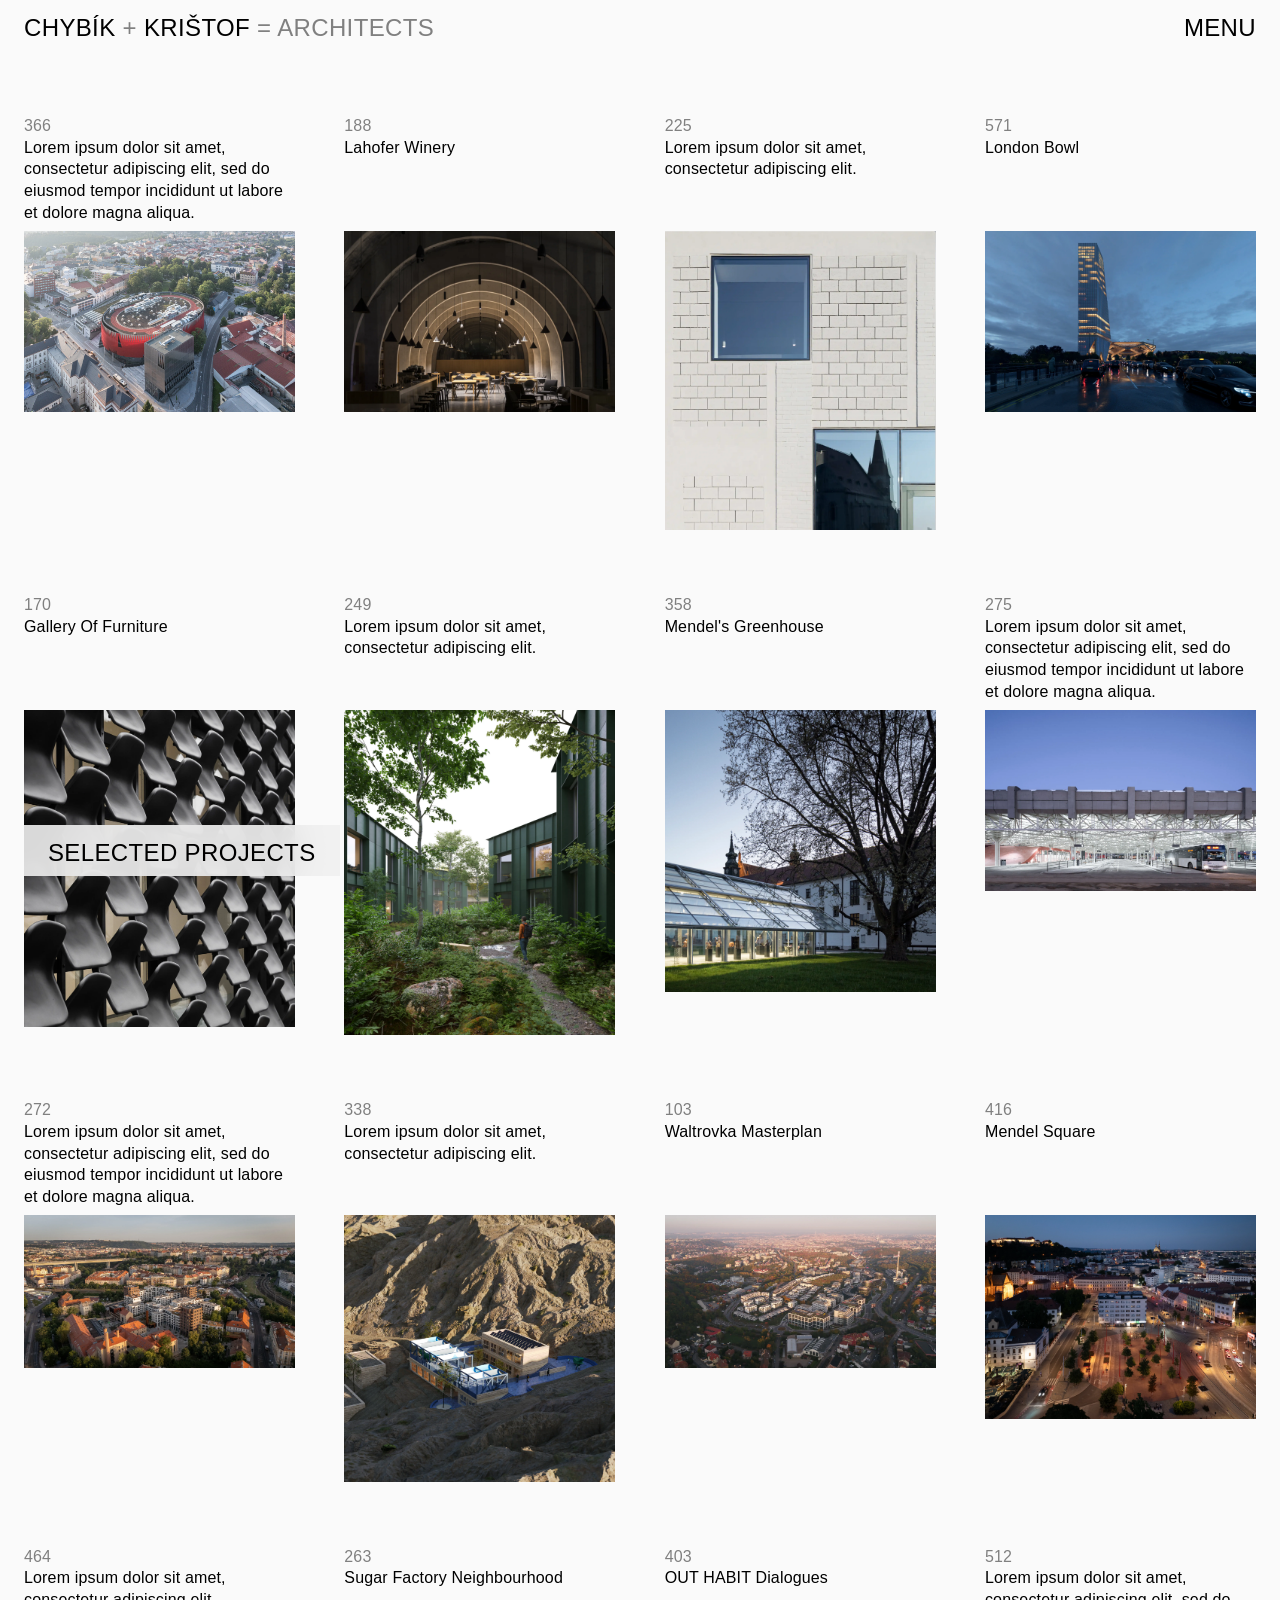
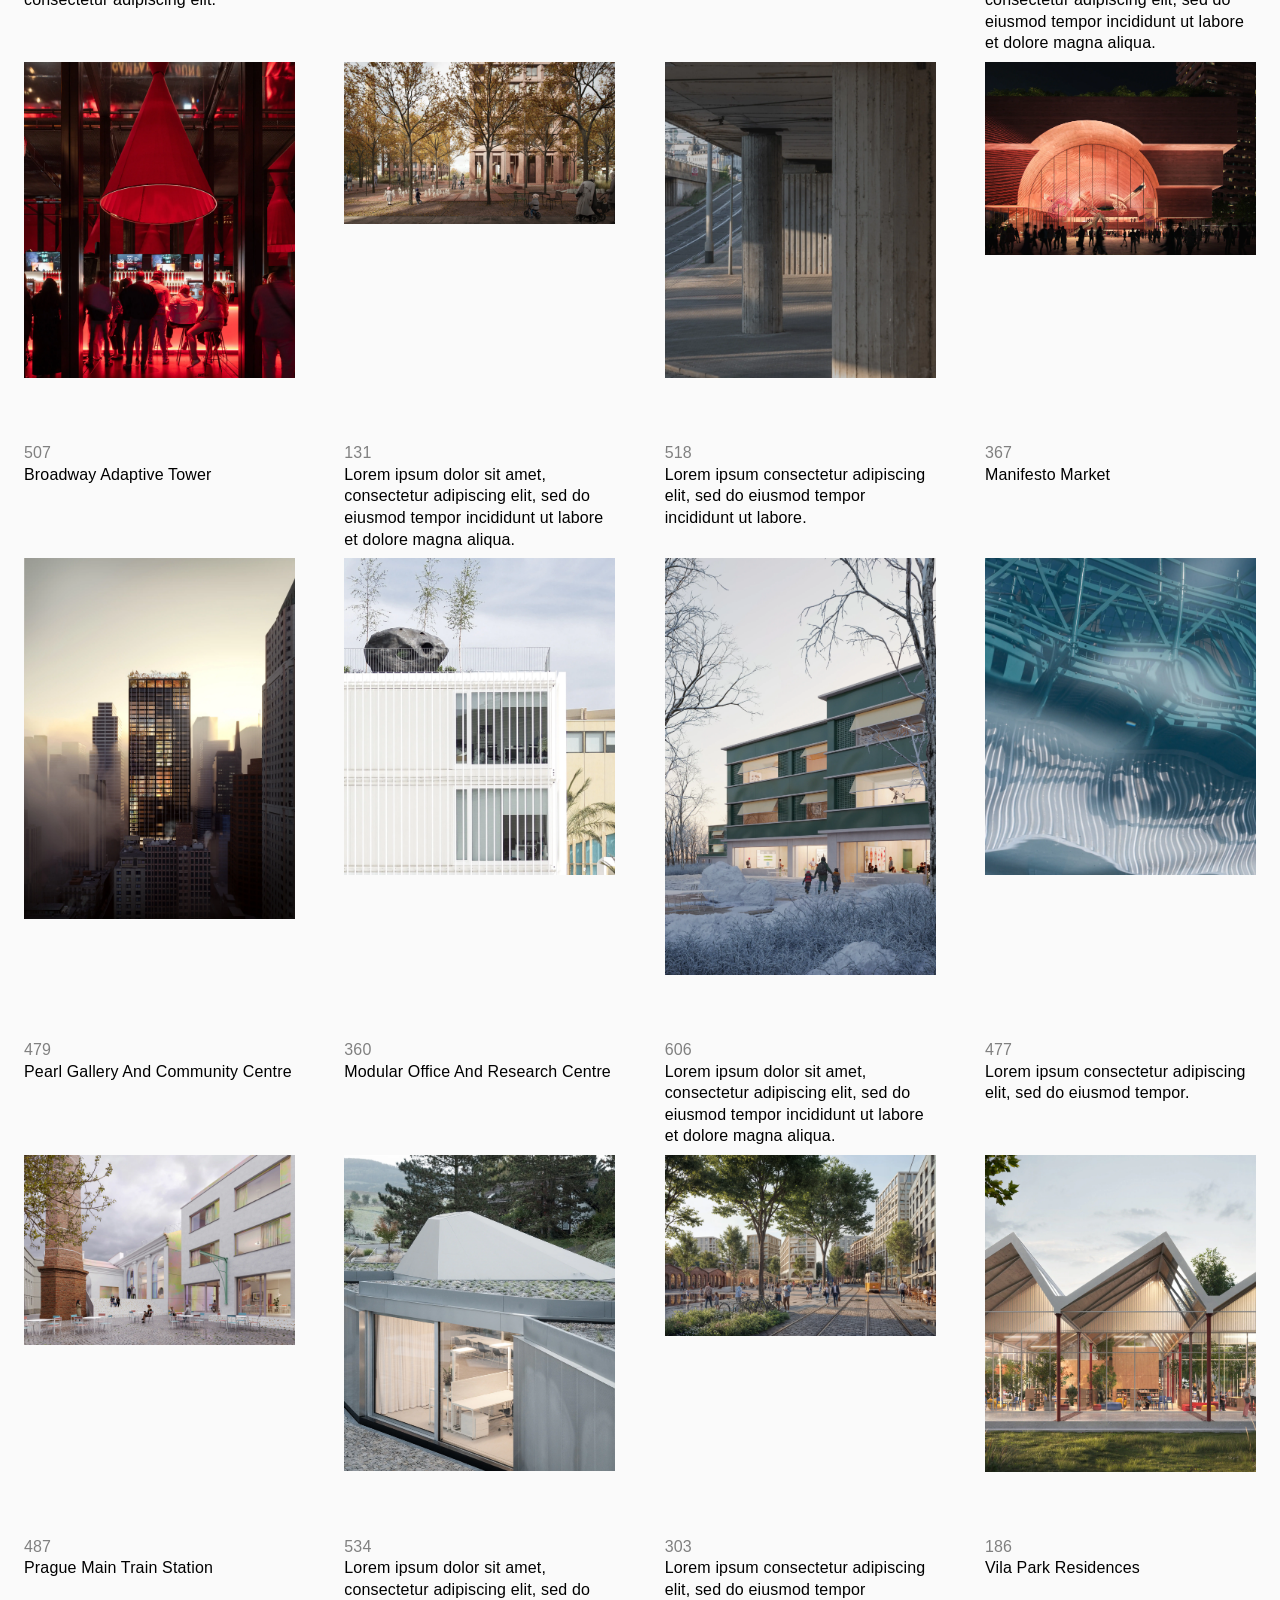
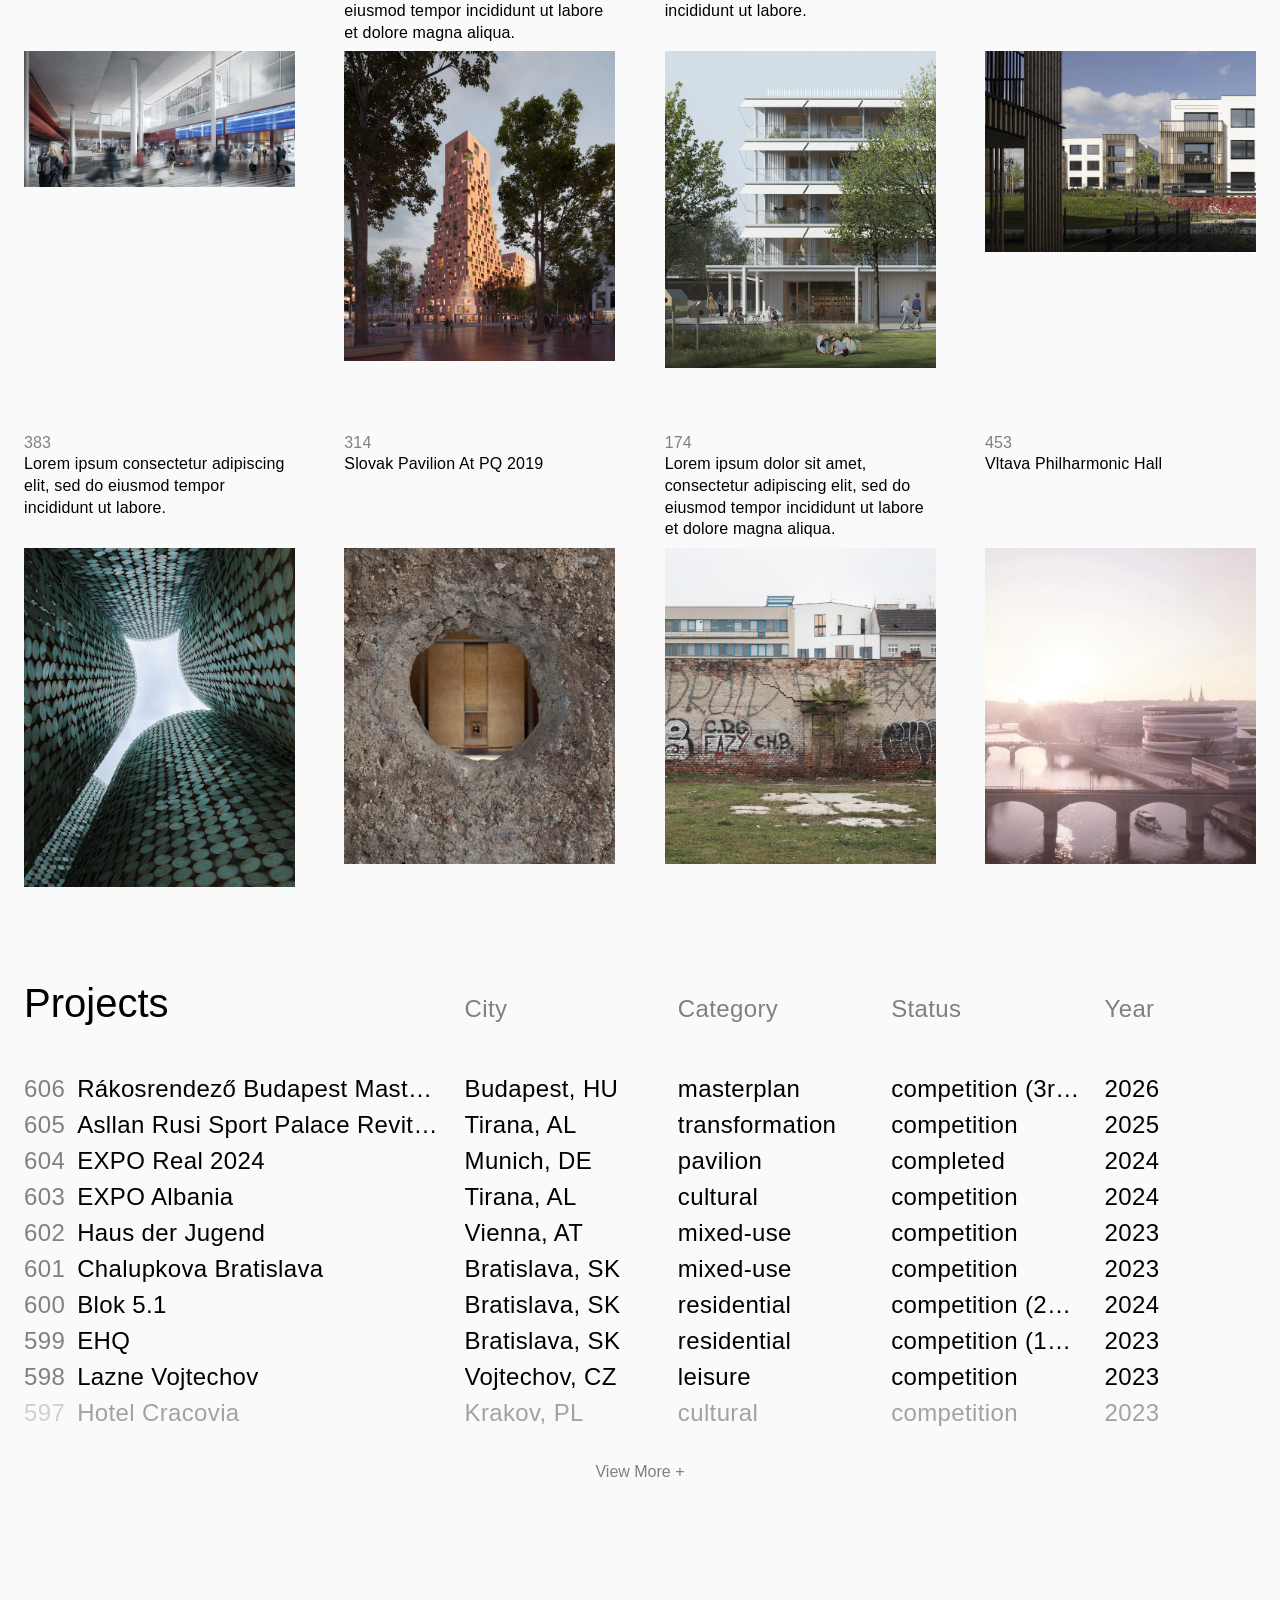
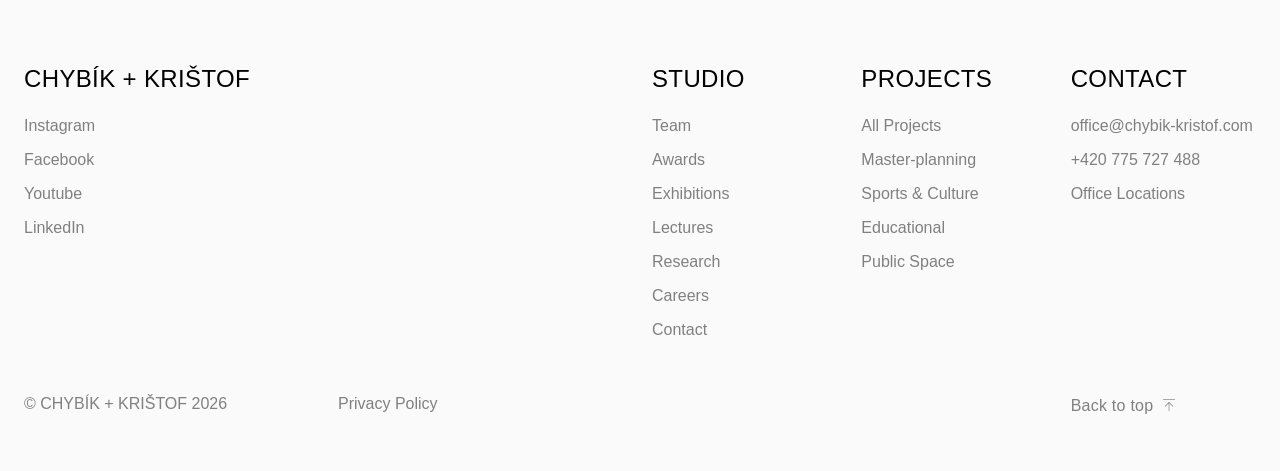
==== commit 5e96cb9e: "home-archive-kijonka: custom titles + row-aligned captions/images - Add per-card title overrides (wi" ====
--- a/home-archive-kijonka.html
+++ b/home-archive-kijonka.html
@@ -40,6 +40,7 @@
        modules — the grid holds images only. -->
   <script src="manifest.js"></script>
   <script src="home-archive-kijonka-order.js"></script>
+  <script src="home-archive-kijonka-titles.js"></script>
   <script src="archive-data.js"></script>
   <script src="archive.js"></script>
 
--- a/home-archive-kijonka.css
+++ b/home-archive-kijonka.css
@@ -24,7 +24,8 @@
 
 /* Caption above the image (the shared card puts it below). The card markup is
    <img> then <figcaption>, so a reversed flex column stacks the caption on top;
-   `gap` supplies the space between them, replacing the title's own margin. */
+   `gap` supplies the space between them, replacing the title's own margin. This
+   is also the fallback if subgrid (below) is unsupported. */
 .archive-card {
   display: flex;
   flex-direction: column-reverse;
@@ -42,3 +43,21 @@
   display: block;
   margin-right: 0;
 }
+
+/* Row-aligned captions and images. Each card becomes a subgrid spanning two of
+   the archive grid's rows — a caption row and an image row — so the caption row
+   sizes to the TALLEST title in that visual row. The project numbers therefore
+   top-align across the row, the image tops line up beneath them, and shorter
+   titles simply leave whitespace below their text. row-gap here (caption↔image)
+   overrides the grid's inherited 64px row-gap, which still separates the rows. */
+@supports (grid-template-rows: subgrid) {
+  .archive-card {
+    display: grid;
+    grid-template-rows: subgrid;
+    grid-row: span 2;
+    row-gap: 8px;
+    align-self: stretch;   /* fill both parent rows so the subgrid maps cleanly */
+  }
+  .archive-card__title { grid-row: 1; align-self: start; }
+  .archive-card__img   { grid-row: 2; align-self: start; }
+}
